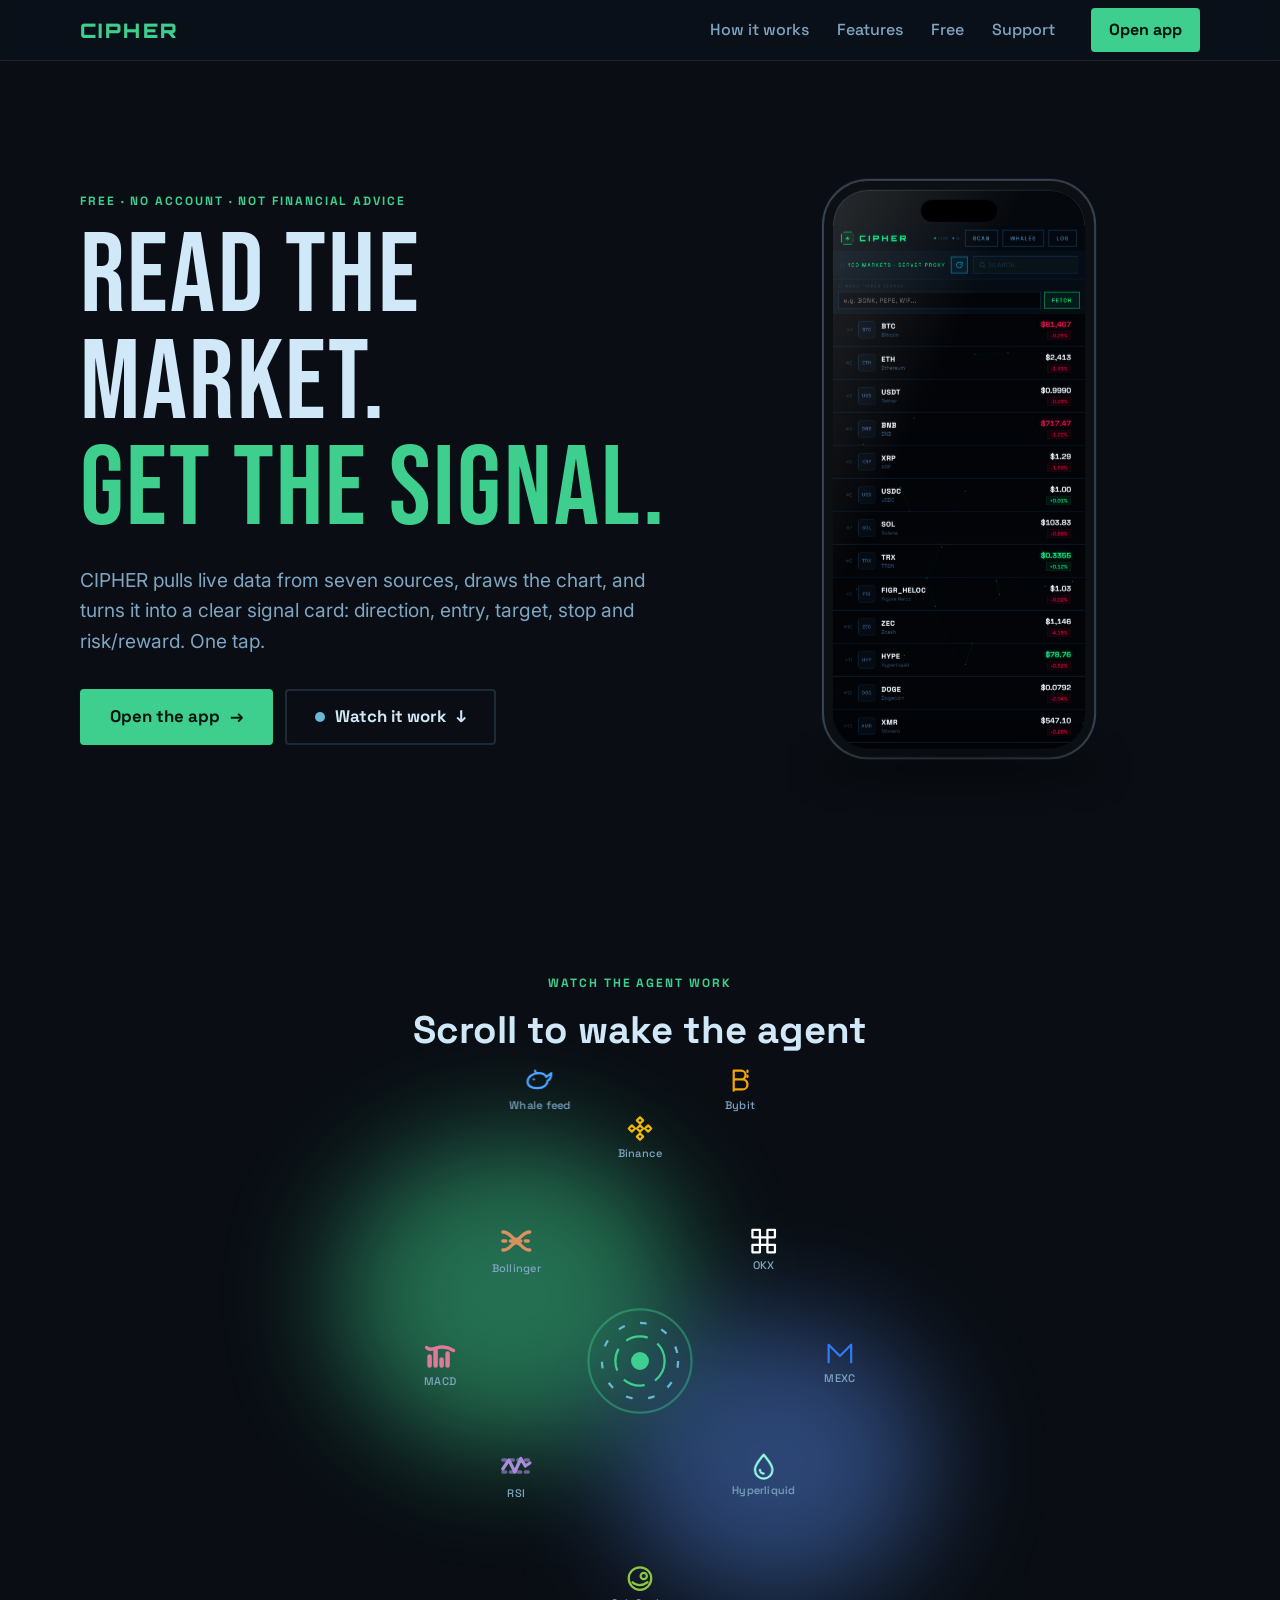
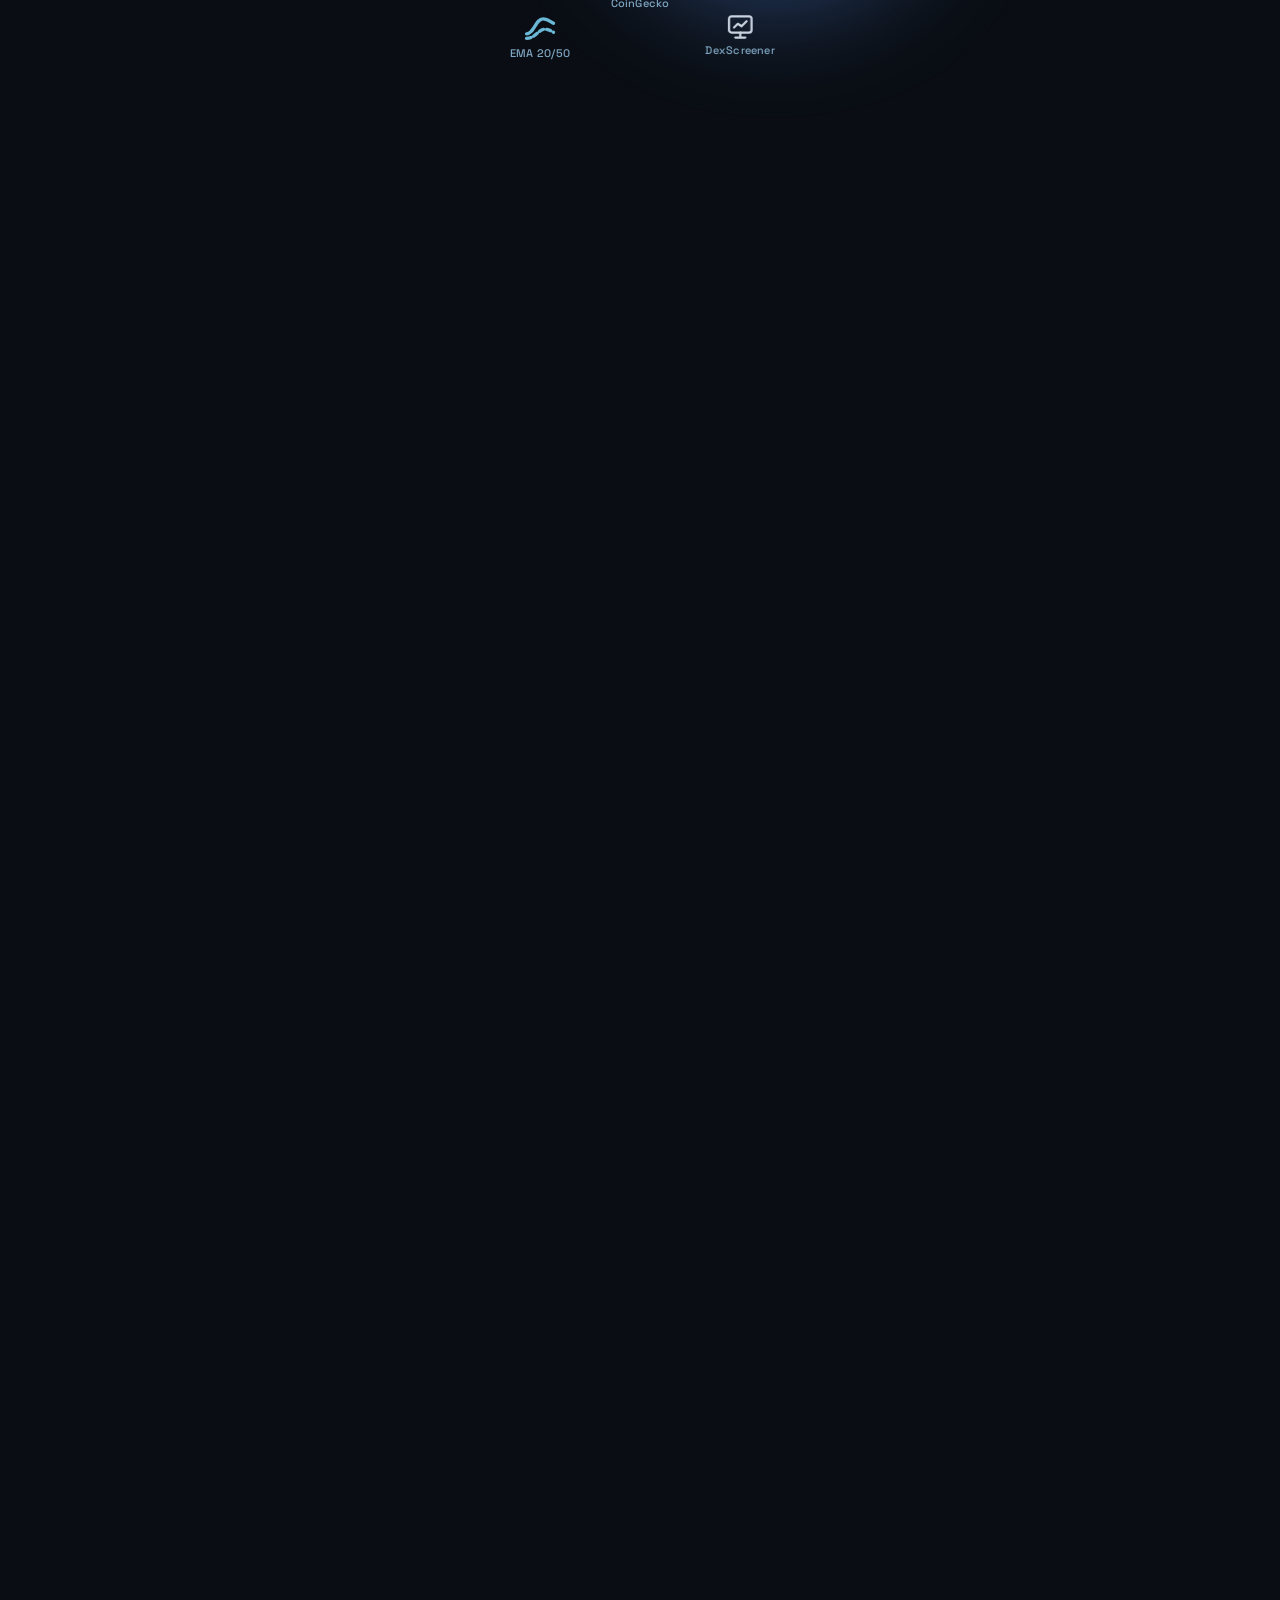
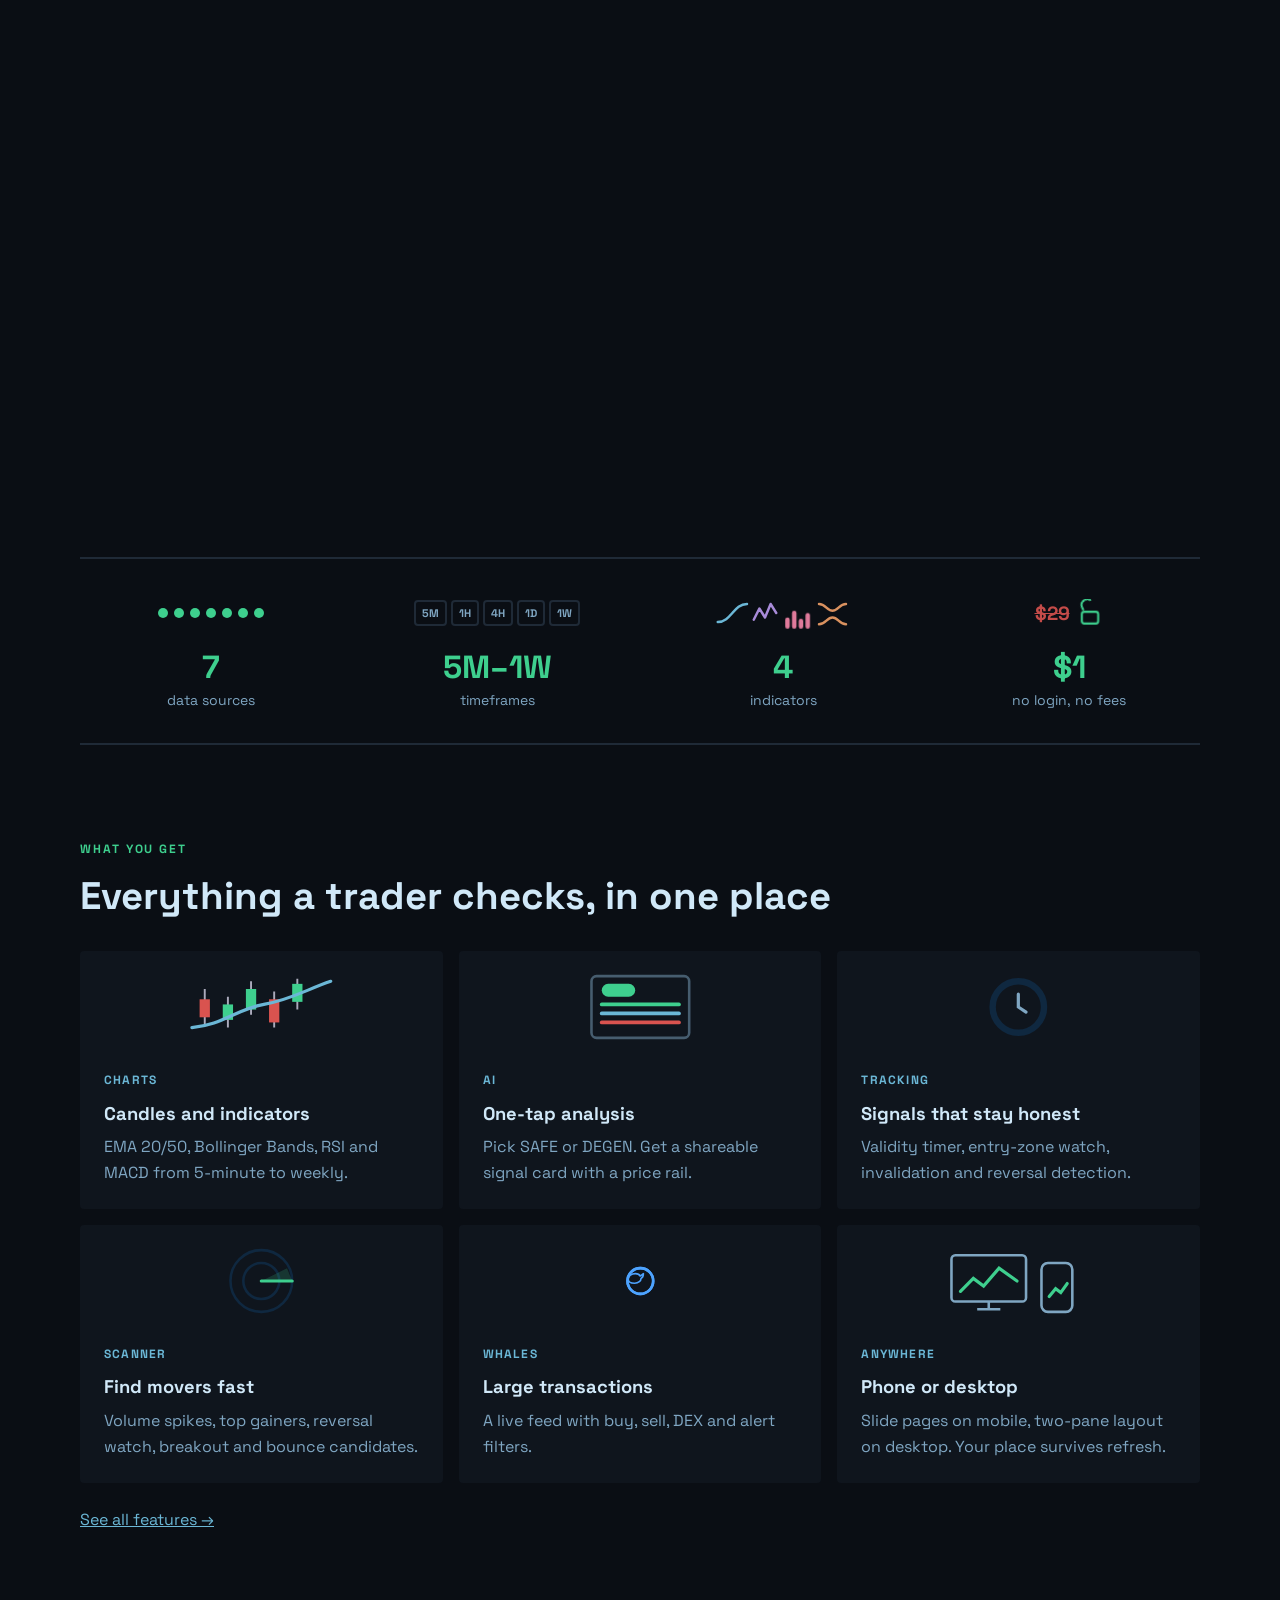
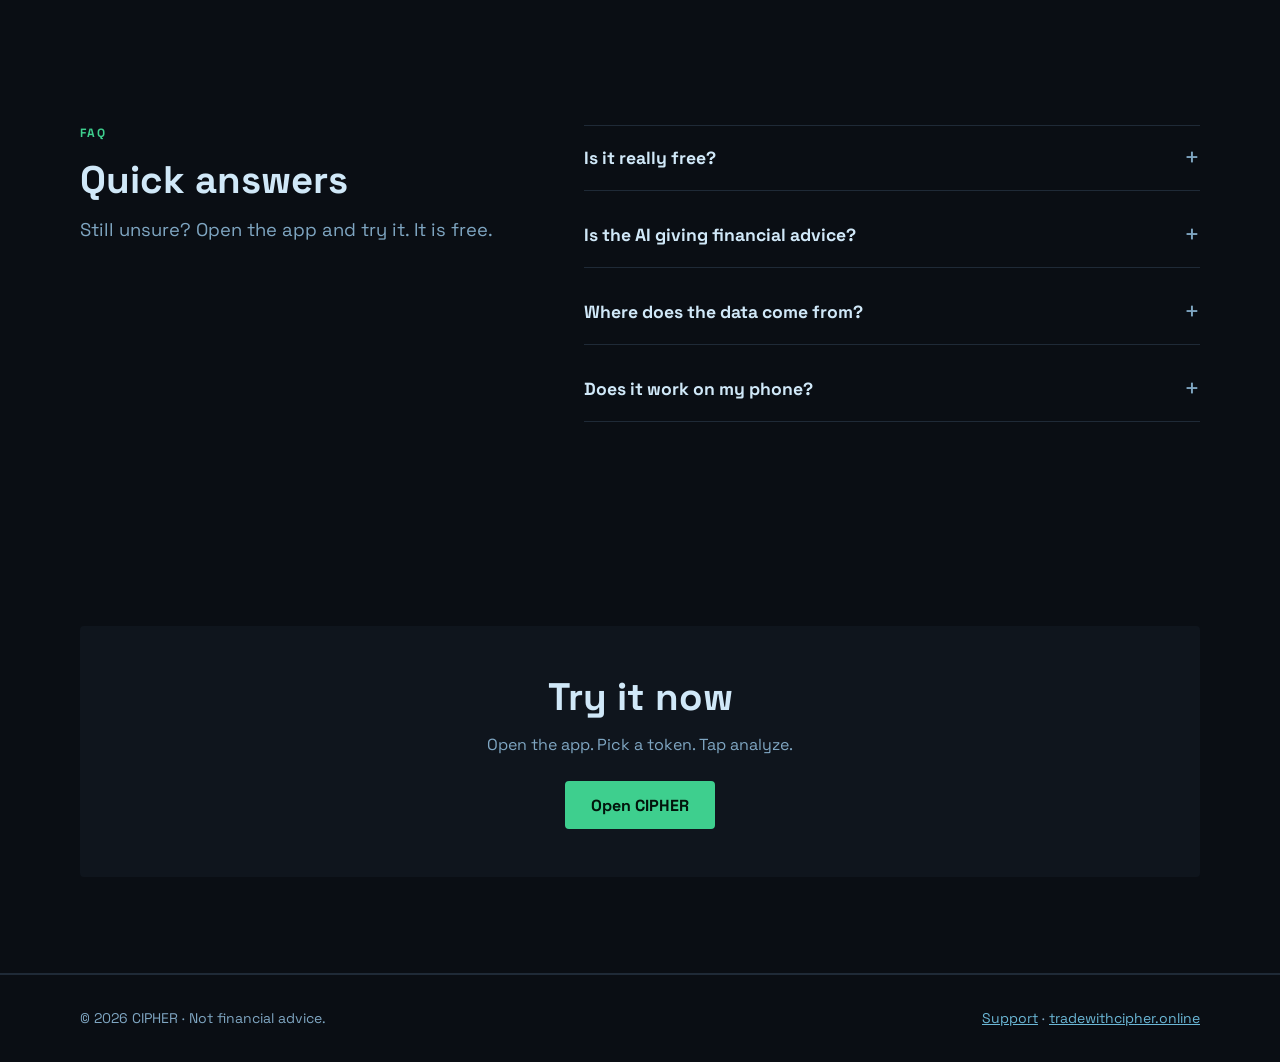
==== index.html @ d2df494f "CIPHER marketing site" ====
<!doctype html><html lang="en"><head><meta charset="utf-8"><meta name="viewport" content="width=device-width,initial-scale=1"><title>CIPHER: free AI crypto trade analysis</title><meta name="description" content="AI-powered crypto technical analysis. Live charts, one-tap signal cards with entry, target and stop. Free, no account."><meta property="og:title" content="CIPHER: free AI crypto trade analysis"><meta property="og:description" content="AI-powered crypto technical analysis. Live charts, one-tap signal cards with entry, target and stop. Free, no account."><link rel="icon" href="favicon.svg"><link rel="stylesheet" href="style.css"></head><body><header><div class="wrap"><a class="logo" href="index.html">CIPHER</a><nav aria-label="Main"><a href="how-it-works.html">How it works</a><a href="features.html">Features</a><a href="roadmap.html">Free</a><a href="support.html">Support</a></nav><a class="btn hbtn" href="https://tradewithcipher.online">Open app</a></div></header><main>
<section class="hero"><div class="wrap">
<div><span class="eyebrow">Free · No account · Not financial advice</span>
<h1>Read the market.<span>Get the signal.</span></h1>
<p class="lead">CIPHER pulls live data from seven sources, draws the chart, and turns it into a clear signal card: direction, entry, target, stop and risk/reward. One tap.</p>
<div class="row"><a class="btn cta" href="https://tradewithcipher.online">Open the app <b aria-hidden="true">→</b></a><a class="btn ghost watch" href="#agent"><span class="dot" aria-hidden="true"></span>Watch it work <b aria-hidden="true">↓</b></a></div></div>
<div class="phone-stage"><div class="phone"><div class="screen"><img src="app-screen.png" width="500" height="1080" alt="The CIPHER app on a phone, listing the top 100 markets with live prices"><i class="island"></i></div></div><div class="pshadow" aria-hidden="true"></div></div>
</div></section>

<section class="story" id="agent" aria-label="Interactive demo: the CIPHER agent"><div class="story-pin"><div class="wrap">
<span class="eyebrow">Watch the agent work</span><h2 id="st-title">Scroll to wake the agent</h2>
<div class="stage" id="stage"><div class="agent" id="ag" aria-hidden="true"><svg viewBox="0 0 100 100"><circle class="r3" cx="50" cy="50" r="46"/><circle class="r2" cx="50" cy="50" r="34"/><circle class="r1" cx="50" cy="50" r="22"/><circle cx="50" cy="50" r="7" fill="currentColor"/></svg></div>
<button class="btn tap" id="tap" type="button" tabindex="-1">Tap to analyze</button>
<div class="signal result" id="result" aria-live="polite"><div class="top"><b>BTC / USDT · 4H</b><span class="pill">LONG</span></div>
<dl><dt>Entry</dt><dd>64,200</dd><dt>Target</dt><dd style="color:var(--accent)">67,900</dd><dt>Stop</dt><dd style="color:var(--red)">62,700</dd><dt>Risk / reward</dt><dd>1 : 2.5</dd></dl>
<div class="rail" aria-hidden="true"><i data-l="Target" id="r-t" style="color:var(--accent);background:var(--accent)"></i><i data-l="Entry" id="r-e" style="color:var(--accent2);background:var(--accent2)"></i><i data-l="Stop" id="r-s" style="color:var(--red);background:var(--red)"></i></div>
<p style="font-size:12px;color:var(--text2)">Illustrative example, not a live signal. <button class="link" id="replay" type="button">Replay</button></p></div></div>

</div></div></section>
<div class="wrap"><div class="stats reveal">
<div class="stat"><div class="viz dots" aria-hidden="true"><i style="--i:0"></i><i style="--i:1"></i><i style="--i:2"></i><i style="--i:3"></i><i style="--i:4"></i><i style="--i:5"></i><i style="--i:6"></i></div><b data-to="7">7</b><span>data sources</span></div>
<div class="stat"><div class="viz tf" aria-hidden="true"><em style="--i:0">5M</em><em style="--i:1">1H</em><em style="--i:2">4H</em><em style="--i:3">1D</em><em style="--i:4">1W</em></div><b>5M–1W</b><span>timeframes</span></div>
<div class="stat"><div class="viz ind" aria-hidden="true"><svg viewBox="0 0 120 32"><path class="d" style="stroke:#6bb7d6" d="M2 24C14 24 16 8 28 8"/><path class="d" style="stroke:#a88bd9" d="M34 22l5-10 5 8 5-12 5 8"/><g class="bars" style="stroke:#e07a9b"><path d="M64 28v-6M70 28v-12M76 28v-5M82 28v-10"/></g><path class="d" style="stroke:#d9915f" d="M92 8c6 0 7 6 12 6s6-6 12-6M92 26c6 0 7-6 12-6s6 6 12 6"/></svg></div><b data-to="4">4</b><span>indicators</span></div>
<div class="stat"><div class="viz free" aria-hidden="true"><s>$29</s><svg viewBox="0 0 24 24"><path d="M7 11V8a5 5 0 019-2"/><rect x="5" y="11" width="14" height="10" rx="2"/></svg></div><b data-from="29" data-to="0" data-pre="$">$0</b><span>no login, no fees</span></div>
</div></div>
<section><div class="wrap"><span class="eyebrow">What you get</span><h2>Everything a trader checks, in one place</h2>
<div class="grid feat"><div class="card reveal"><div class="fviz charts" aria-hidden="true"><svg viewBox="0 0 120 56"><g class="cn"><path d="M16 14v28M34 20v24M52 8v26M70 16v28M88 6v24" stroke-width="1.5" stroke="#aab"/><rect x="12" y="22" width="8" height="14" fill="#d9534f" style="--i:0"/><rect x="30" y="26" width="8" height="12" fill="#3ecf8e" style="--i:1"/><rect x="48" y="14" width="8" height="16" fill="#3ecf8e" style="--i:2"/><rect x="66" y="22" width="8" height="18" fill="#d9534f" style="--i:3"/><rect x="84" y="10" width="8" height="14" fill="#3ecf8e" style="--i:4"/></g><path class="ln" d="M6 44C30 42 40 30 62 26S96 14 114 8" stroke="#6bb7d6" fill="none" stroke-width="2.5" stroke-linecap="round"/></svg></div><span class="tag">Charts</span><h3>Candles and indicators</h3><p>EMA 20/50, Bollinger Bands, RSI and MACD from 5-minute to weekly.</p></div><div class="card reveal"><div class="fviz ai" aria-hidden="true"><svg viewBox="0 0 120 56"><rect x="22" y="4" width="76" height="48" rx="4" fill="none" stroke="currentColor" stroke-width="2" opacity=".5"/><g class="pl"><rect x="30" y="10" width="26" height="10" rx="5" fill="#3ecf8e"/></g><path class="sl" style="--i:0" d="M30 26h60" stroke="#3ecf8e" stroke-width="3" stroke-linecap="round"/><path class="sl" style="--i:1" d="M30 33h60" stroke="#6bb7d6" stroke-width="3" stroke-linecap="round"/><path class="sl" style="--i:2" d="M30 40h60" stroke="#d9534f" stroke-width="3" stroke-linecap="round"/></svg></div><span class="tag">AI</span><h3>One-tap analysis</h3><p>Pick SAFE or DEGEN. Get a shareable signal card with a price rail.</p></div><div class="card reveal"><div class="fviz tracking" aria-hidden="true"><svg viewBox="0 0 120 56"><circle cx="60" cy="28" r="20" fill="none" stroke="#0f2840" stroke-width="5"/><circle class="ring" cx="60" cy="28" r="20" fill="none" stroke="#d9a441" stroke-width="5" stroke-linecap="round" transform="rotate(-90 60 28)"/><path d="M60 18v10l6 4" fill="none" stroke="currentColor" stroke-width="2.5" stroke-linecap="round"/><circle class="ev" cx="98" cy="14" r="5" fill="#3ecf8e"/><circle class="ev" style="animation-delay:1s" cx="22" cy="42" r="5" fill="#d9534f"/></svg></div><span class="tag">Tracking</span><h3>Signals that stay honest</h3><p>Validity timer, entry-zone watch, invalidation and reversal detection.</p></div><div class="card reveal"><div class="fviz scanner" aria-hidden="true"><svg viewBox="0 0 120 56"><g fill="none" stroke="#0f2840" stroke-width="2"><circle cx="60" cy="28" r="24"/><circle cx="60" cy="28" r="14"/></g><g class="sw"><path d="M60 28L84 28" stroke="#3ecf8e" stroke-width="2.5" stroke-linecap="round"/><path d="M60 28L84 28L80 18z" fill="#3ecf8e" opacity=".18"/></g><circle class="bl" style="--i:0" cx="74" cy="20" r="3" fill="#d9915f"/><circle class="bl" style="--i:1" cx="46" cy="38" r="3" fill="#6bb7d6"/><circle class="bl" style="--i:2" cx="66" cy="42" r="3" fill="#e07a9b"/></svg></div><span class="tag">Scanner</span><h3>Find movers fast</h3><p>Volume spikes, top gainers, reversal watch, breakout and bounce candidates.</p></div><div class="card reveal"><div class="fviz whales" aria-hidden="true"><svg viewBox="0 0 120 56"><circle class="rp" cx="60" cy="28" r="10" fill="none" stroke="#4DA3FF" stroke-width="2"/><circle class="rp" style="animation-delay:.9s" cx="60" cy="28" r="10" fill="none" stroke="#4DA3FF" stroke-width="2"/><g class="wh" fill="none" stroke="#4DA3FF" stroke-width="2" stroke-linecap="round" stroke-linejoin="round" transform="translate(45 14) scale(.62)"><path d="M2 13c0-4 4-7 9-7 3 0 5 1 6 3l4-3c0 3-1 5-3 6 0 3-3 6-8 6-5 0-8-2-8-5z"/></g></svg></div><span class="tag">Whales</span><h3>Large transactions</h3><p>A live feed with buy, sell, DEX and alert filters.</p></div><div class="card reveal"><div class="fviz anywhere" aria-hidden="true"><svg viewBox="0 0 120 56"><rect x="8" y="8" width="58" height="36" rx="3" fill="none" stroke="currentColor" stroke-width="2"/><path d="M28 50h18M37 44v6" stroke="currentColor" stroke-width="2"/><rect x="78" y="14" width="24" height="38" rx="5" fill="none" stroke="currentColor" stroke-width="2"/><path class="px" d="M15 36l10-10 8 6 12-14 14 10" fill="none" stroke="#3ecf8e" stroke-width="2.5" stroke-linecap="round"/><path class="px" style="animation-delay:.3s" d="M84 40l5-6 4 3 5-7" fill="none" stroke="#3ecf8e" stroke-width="2.5" stroke-linecap="round"/></svg></div><span class="tag">Anywhere</span><h3>Phone or desktop</h3><p>Slide pages on mobile, two-pane layout on desktop. Your place survives refresh.</p></div></div><p style="margin-top:24px"><a href="features.html">See all features →</a></p></div></section>
<section class="faq"><div class="wrap"><div><span class="eyebrow">FAQ</span><h2>Quick answers</h2><p class="lead" style="margin:0">Still unsure? Open the app and try it. It is free.</p></div><div class="qs">
<details><summary>Is it really free?</summary><p>Yes. No account, no login, no paywall.</p></details>
<details><summary>Is the AI giving financial advice?</summary><p>No. Signals are AI-generated for education. Trading carries risk. Do your own research.</p></details>
<details><summary>Where does the data come from?</summary><p>CoinGecko, Binance, Bybit, OKX, MEXC, Hyperliquid and DexScreener.</p></details>
<details><summary>Does it work on my phone?</summary><p>Yes. The app is built for both mobile and desktop.</p></details>
</div></div></section>
<section><div class="wrap card" style="text-align:center;padding:48px 24px"><h2>Try it now</h2><p style="color:var(--text2);margin-bottom:24px">Open the app. Pick a token. Tap analyze.</p><a class="btn" href="https://tradewithcipher.online">Open CIPHER</a></div></section></main><footer><div class="wrap"><span>© 2026 CIPHER · Not financial advice.</span><span><a href="support.html">Support</a> · <a href="https://tradewithcipher.online">tradewithcipher.online</a></span></div></footer><script src="app.js"></script></body></html>
---- style.css ----
@import url('https://fonts.googleapis.com/css2?family=Bebas+Neue&family=Inter:wght@400;500&family=Orbitron:wght@700;900&family=Space+Grotesk:wght@400;500;700&display=swap');
:root{--bg:#0a0e14;--bg2:#050c14;--panel:#0f151d;--border:#1f2a37;--text:#d0e8f8;--text2:#7fa6c2;--accent:#3ecf8e;--accent2:#6bb7d6;--red:#d9534f;--gold:#d9a441;--r:4px}
*{box-sizing:border-box;margin:0}
html{scroll-behavior:smooth}
body{background:var(--bg);color:var(--text);font:400 16px/1.6 'Space Grotesk',system-ui,sans-serif;-webkit-font-smoothing:antialiased;overflow-x:hidden}
a{color:var(--accent2)}
:focus-visible{outline:2px solid var(--accent);outline-offset:3px}
.wrap{width:min(1120px,100% - 32px);margin-inline:auto}
.logo{font:900 20px Orbitron,sans-serif;letter-spacing:.12em;color:var(--accent);text-decoration:none}
header{position:sticky;top:0;z-index:10;background:#020408e6;backdrop-filter:blur(8px);border-bottom:2px solid var(--border)}
header .wrap{display:flex;align-items:center;justify-content:space-between;min-height:60px;gap:12px}
nav{display:flex;gap:4px;align-items:center;flex-wrap:wrap}
nav a{color:var(--text2);text-decoration:none;padding:10px 12px;min-height:44px;display:inline-flex;align-items:center;font-weight:500}
nav a:hover,nav a[aria-current]{color:var(--text)}
.btn{display:inline-flex;align-items:center;justify-content:center;min-height:48px;padding:0 24px;background:var(--accent);color:#02140b;font-weight:700;text-decoration:none;border:2px solid var(--accent);border-radius:var(--r);cursor:pointer;transition:transform .2s,box-shadow .2s,background .2s}
.btn:hover{transform:translateY(-2px)}
.btn.ghost{background:transparent;color:var(--text);border-color:var(--border)}
.btn.ghost:hover{border-color:var(--accent2);box-shadow:none}
nav .btn{min-height:44px;padding:0 16px;margin-left:4px}
section{padding:clamp(48px,8vw,96px) 0}
h1{font:700 clamp(2.2rem,6vw,4rem)/1.1 'Space Grotesk';letter-spacing:-.02em}
h2{font:700 clamp(1.6rem,4vw,2.4rem)/1.2 'Space Grotesk';margin-bottom:12px}
h3{font-size:1.15rem;margin-bottom:6px}
.eyebrow{color:var(--accent);font:700 12px 'Space Grotesk';letter-spacing:.16em;text-transform:uppercase;margin-bottom:16px;display:block}
.lead{color:var(--text2);font-size:1.15rem;max-width:56ch;margin:20px 0 32px}
.hero .wrap{display:grid;gap:48px;align-items:center}
@media(min-width:900px){.hero .wrap{grid-template-columns:1.1fr .9fr}}
.row{display:flex;flex-wrap:wrap;gap:12px}
.grid{display:grid;gap:16px;grid-template-columns:repeat(auto-fit,minmax(260px,1fr));margin-top:32px}
.card{background:var(--panel);border:2px solid var(--border);border-radius:var(--r);padding:24px;transition:border-color .2s,transform .2s}
.card:hover{border-color:var(--accent2);transform:translateY(-3px)}
.card p{color:var(--text2)}
.tag{font-size:12px;font-weight:700;color:var(--accent2);letter-spacing:.1em;text-transform:uppercase;display:block;margin-bottom:8px}
.stats{display:grid;grid-template-columns:repeat(auto-fit,minmax(150px,1fr));gap:16px;border-block:2px solid var(--border);padding:32px 0}
.stats b{display:block;font:700 2rem 'Space Grotesk';color:var(--accent)}
.stats span{color:var(--text2);font-size:14px}
/* signal card mock */
.signal{background:var(--panel);border:2px solid var(--border);border-radius:var(--r);padding:20px;max-width:420px;justify-self:center;width:100%}
.signal .top{display:flex;justify-content:space-between;align-items:center;margin-bottom:16px}
.pill{background:#3ecf8e1f;color:var(--accent);padding:4px 12px;border:2px solid var(--accent);border-radius:99px;font-weight:700;font-size:13px}
.signal dl{display:grid;grid-template-columns:1fr auto;gap:10px 16px}
.signal dt{color:var(--text2)}
.signal dd{font-weight:700;text-align:right}
.rail{position:relative;height:120px;margin:20px 0 4px;border-left:2px solid var(--border)}
.rail i{position:absolute;left:0;right:0;height:2px;display:block}
.rail i::after{content:attr(data-l);position:absolute;right:0;top:-18px;font:700 12px 'Space Grotesk';font-style:normal}
details{border:2px solid var(--border);border-radius:var(--r);padding:0 20px;margin-bottom:12px;background:var(--panel)}
summary{cursor:pointer;min-height:56px;display:flex;align-items:center;font-weight:700}
details p{color:var(--text2);padding-bottom:20px}
.steps{counter-reset:s;display:grid;gap:16px;margin-top:32px}
.steps .card{display:grid;gap:4px;padding-left:24px}
.steps .card::before{counter-increment:s;content:"0" counter(s);font:700 14px 'Space Grotesk';color:var(--accent)}
.note{border-left:4px solid var(--gold);padding:12px 16px;color:var(--text2);background:#d9a4410f;margin-top:32px}
footer{border-top:2px solid var(--border);padding:32px 0;color:var(--text2);font-size:14px}
footer .wrap{display:flex;flex-wrap:wrap;gap:16px;justify-content:space-between}
.reveal{opacity:0;transform:translateY(20px);transition:opacity .6s,transform .6s}
.reveal.in{opacity:1;transform:none}
@media(prefers-reduced-motion:reduce){*{transition:none!important;scroll-behavior:auto!important}.reveal{opacity:1;transform:none}}
@media(max-width:640px){nav a:not(.btn){padding:10px 8px;font-size:15px}.logo{font-size:17px}}
/* agent story */
.story{height:320vh;padding:0}
.story-pin{position:sticky;top:60px;min-height:calc(100vh - 60px);display:flex;align-items:center;text-align:center}
.story h2{min-height:2.4em}
.stage{position:relative;width:min(560px,100%);height:min(500px,calc(100vw - 32px));min-height:430px;margin:8px auto}
.agent{position:absolute;left:50%;top:50%;width:112px;height:112px;margin:-56px 0 0 -56px;color:var(--accent);transition:opacity .5s,transform .5s}
.agent svg{width:100%;height:100%;fill:none;stroke:currentColor;stroke-width:2}
.agent .r1{animation:spin 6s linear infinite;stroke-dasharray:20 10;transform-origin:50px 50px}
.agent .r2{animation:spin 10s linear infinite reverse;stroke-dasharray:6 14;transform-origin:50px 50px;stroke:var(--accent2)}
.agent .r3{opacity:.4}
@keyframes spin{to{transform:rotate(360deg)}}
.chip{position:absolute;left:50%;top:50%;transform:translate(-50%,-50%);white-space:nowrap;font-size:12px;font-weight:700;padding:6px 10px;border:2px solid var(--border);border-radius:99px;background:var(--panel);color:var(--text2);will-change:transform,opacity}
.chip.ind{color:var(--accent2);border-color:#6bb7d655}
.chip.wh{color:var(--gold);border-color:#d9a44155}
.tap{position:absolute;left:50%;top:calc(50% + 84px);transform:translate(-50%,8px);opacity:0;visibility:hidden;transition:opacity .4s,transform .4s,box-shadow .2s;}
.tap.on{opacity:1;visibility:visible;transform:translate(-50%,0)}
.result{position:absolute;inset:0 0 auto 0;margin:auto;top:50%;transform:translateY(-46%) scale(.94);opacity:0;visibility:hidden;text-align:left;transition:opacity .5s,transform .5s}
.stage.done .result{opacity:1;visibility:visible;transform:translateY(-50%)}
.stage.done .agent{opacity:0;transform:scale(.4)}
.stage.done .chip,.stage.done .tap{opacity:0;visibility:hidden;animation:none}
.rail i{transition:top 1s cubic-bezier(.2,.8,.2,1)}
.link{background:none;border:0;color:var(--accent2);cursor:pointer;font:inherit;text-decoration:underline;padding:8px}
.status{color:var(--text2);font-size:14px;min-height:1.6em}
@media(prefers-reduced-motion:reduce){.agent *{animation:none!important}.tap{animation:none}}
.hero h1{font:400 clamp(3.4rem,10vw,7rem)/.95 'Bebas Neue',Impact,sans-serif;letter-spacing:.02em}
.hero .lead{font:400 1.2rem/1.6 'Inter',system-ui,sans-serif}
.hero h1 span{display:block;color:var(--accent);}
.chip{width:48px;height:48px;padding:0;display:grid;place-items:center;border-radius:50%}
.chip svg{width:24px;height:24px;fill:none;stroke:currentColor;stroke-width:1.8;stroke-linecap:round;stroke-linejoin:round}
@media(min-width:640px){.chip{width:56px;height:56px}.chip svg{width:28px;height:28px}}
.chip{width:auto;height:auto;min-width:64px;border:0;background:none;border-radius:0;display:flex;flex-direction:column;align-items:center;gap:4px}
.chip small{font-size:11px;font-weight:500;line-height:1;color:var(--text2);letter-spacing:.02em}
.chip svg{width:30px;height:30px}
/* hero buttons */
.hero .btn{min-height:56px;padding:0 28px;font-size:1.05rem;gap:10px}
.btn b{font-weight:700;display:inline-block;transition:transform .25s}
.cta{position:relative;overflow:hidden}
.cta:hover b{transform:translateX(5px)}
.watch{position:relative}
.watch .dot{width:10px;height:10px;border-radius:50%;background:var(--accent2)}
.watch b{animation:bob 1.4s ease-in-out infinite}
.watch:hover{background:#6bb7d614;border-color:var(--accent2)}
@keyframes sheen{0%,60%{left:-60%}100%{left:130%}}
@keyframes bob{50%{transform:translateY(4px)}}
@media(prefers-reduced-motion:reduce){.cta::after,.watch .dot,.watch b{animation:none}}
/* stats viz */
.stats{gap:24px}
.stat{display:flex;flex-direction:column;gap:2px}
.viz{height:40px;margin-bottom:10px;display:flex;align-items:center;gap:6px}
.dots i{width:10px;height:10px;border-radius:50%;background:var(--border);display:block}
.in .dots i{animation:lit .5s forwards;animation-delay:calc(var(--i)*.15s + .3s)}
@keyframes lit{to{background:var(--accent)}}
.tf{gap:4px}
.tf em{font:700 11px 'Space Grotesk';font-style:normal;color:var(--text2);border:2px solid var(--border);border-radius:var(--r);padding:4px 6px}
.in .tf em{animation:tf 5s infinite;animation-delay:calc(var(--i)*1s)}
@keyframes tf{0%,20%{color:#02140b;background:var(--accent);border-color:var(--accent)}24%,100%{color:var(--text2);background:none;border-color:var(--border)}}
.ind svg{width:100%;max-width:140px;height:36px;fill:none;stroke-width:2.2;stroke-linecap:round;stroke-linejoin:round}
.ind .d{stroke-dasharray:60;stroke-dashoffset:60}
.in .ind .d{animation:draw 1.4s .3s forwards}
.ind .bars{stroke-width:4;opacity:0;transform-origin:bottom}
.in .ind .bars{animation:fade .6s 1s forwards}
@keyframes draw{to{stroke-dashoffset:0}}
@keyframes fade{to{opacity:1}}
.free s{font:700 1.2rem 'Space Grotesk';color:var(--red);opacity:.9}
.free svg{width:28px;height:28px;fill:none;stroke:var(--accent);stroke-width:1.8;stroke-linecap:round}
.free svg path{transform-origin:7px 11px}
.in .free svg path{animation:unlock .6s 1.4s both}
@keyframes unlock{to{transform:rotate(-25deg) translateY(-2px)}}
@media(prefers-reduced-motion:reduce){.in .dots i{animation:none;background:var(--accent)}.in .tf em{animation:none}.ind .d{stroke-dashoffset:0;animation:none!important}.ind .bars{opacity:1;animation:none!important}.free svg path{animation:none!important}}
.stats{grid-template-columns:repeat(4,1fr)}
.stat{align-items:center;text-align:center}
.viz{justify-content:center;width:100%;height:44px}
@media(max-width:760px){.stats{grid-template-columns:repeat(2,1fr);row-gap:32px}}
/* feature cards */
.feat{grid-template-columns:repeat(3,1fr)}
@media(max-width:900px){.feat{grid-template-columns:repeat(2,1fr)}}
@media(max-width:600px){.feat{grid-template-columns:1fr}}
.fviz{height:84px;margin:-4px 0 16px;border-bottom:2px solid var(--border);padding-bottom:12px;color:var(--text2)}
.fviz svg{width:100%;height:100%}
.fviz *{transform-box:fill-box;transform-origin:center}
.cn rect{transform-origin:center bottom;animation:grow 3.6s infinite backwards;animation-delay:calc(var(--i)*.25s)}
@keyframes grow{0%{transform:scaleY(0)}20%,85%{transform:scaleY(1)}100%{transform:scaleY(0)}}
.ln{stroke-dasharray:150;animation:dash 3.6s infinite}
@keyframes dash{0%{stroke-dashoffset:150}50%,85%{stroke-dashoffset:0}100%{stroke-dashoffset:-150}}
.pl{animation:pop 3s infinite}
@keyframes pop{0%,10%{transform:scale(0)}25%,90%{transform:scale(1)}100%{transform:scale(0)}}
.sl{stroke-dasharray:60;animation:dash2 3s infinite backwards;animation-delay:calc(var(--i)*.25s)}
@keyframes dash2{0%{stroke-dashoffset:60}30%,90%{stroke-dashoffset:0}100%{stroke-dashoffset:60}}
.ring{stroke-dasharray:126;animation:cd 4s linear infinite}
@keyframes cd{from{stroke-dashoffset:0}to{stroke-dashoffset:126}}
.ev{animation:ev 2s infinite;opacity:0}
@keyframes ev{50%{opacity:1;transform:scale(1.4)}}
.sw{transform-origin:60px 28px;transform-box:view-box;animation:spin 3s linear infinite}
.sw *{transform-box:view-box}
.bl{animation:blip2 3s infinite;opacity:0;animation-delay:calc(var(--i)*.9s)}
.rp{animation:rip 1.8s infinite}
@keyframes rip{from{transform:scale(.6);opacity:.9}to{transform:scale(3);opacity:0}}
.wh path{animation:bob 2.4s ease-in-out infinite}
.px{stroke-dasharray:80;animation:dash 3s infinite}
@media(prefers-reduced-motion:reduce){.fviz *{animation:none!important;opacity:1!important}.ln,.px,.sl,.ring{stroke-dasharray:none}}
.card{border:0;background:var(--panel)}
.card:hover{background:#141b25}
.fviz{border-bottom:0}
/* faq */
.faq .wrap{display:grid;gap:32px}
@media(min-width:900px){.faq .wrap{grid-template-columns:1fr 1.4fr;gap:64px}}
.faq details{border:0;border-bottom:1px solid var(--border);border-radius:0;background:none;padding:0}
.faq details:first-child{border-top:1px solid var(--border)}
.faq summary{list-style:none;justify-content:space-between;gap:16px;font-size:1.1rem;min-height:64px}
.faq summary::-webkit-details-marker{display:none}
.faq summary::after{content:"+";font-size:1.6rem;font-weight:400;color:var(--text2);transition:transform .25s}
.faq details[open] summary::after{transform:rotate(45deg);color:var(--accent)}
.faq details p{padding:0 40px 24px 0;max-width:60ch}
/* glass */
header{background:rgba(15,21,29,.45);backdrop-filter:blur(16px) saturate(140%);-webkit-backdrop-filter:blur(16px) saturate(140%);border-bottom:1px solid rgba(255,255,255,.08)}
.stage{isolation:isolate}
.stage::before,.stage::after{content:"";position:absolute;z-index:-1;border-radius:50%;filter:blur(56px);opacity:.5;pointer-events:none}
.stage::before{width:62%;height:62%;left:-4%;top:6%;background:#3ecf8e}
.stage::after{width:56%;height:56%;right:-2%;bottom:2%;background:#4f7fd6}
.result{background:rgba(255,255,255,.07);backdrop-filter:blur(18px) saturate(150%);-webkit-backdrop-filter:blur(18px) saturate(150%);border:1px solid rgba(255,255,255,.18);box-shadow:inset 0 1px 0 rgba(255,255,255,.2),0 16px 40px rgba(0,0,0,.35)}
/* inner pages */
.f8{grid-template-columns:repeat(2,1fr)}
@media(min-width:1000px){.f8{grid-template-columns:repeat(4,1fr)}}
@media(max-width:600px){.f8{grid-template-columns:1fr}}
.mr{animation:hlr 4.5s infinite;animation-delay:calc(var(--i)*1.5s)}
@keyframes hlr{0%,28%{fill:#3ecf8e44}34%,100%{fill:#1f2a37}}
.sh{transform-origin:49px 26px;animation:lock 4s infinite}
@keyframes lock{0%,40%{transform:rotate(0)}50%,90%{transform:rotate(-32deg) translateY(-2px)}100%{transform:rotate(0)}}
.hiw h1{margin-bottom:0}
.bigzero{text-align:center;align-items:center;padding-bottom:16px}
.bigzero b{font:700 clamp(6rem,22vw,12rem)/1 'Space Grotesk';color:var(--accent);letter-spacing:-.04em;display:block}
.bigzero h1{font-size:clamp(1.8rem,5vw,2.6rem);margin-top:8px}
.bigzero .lead{margin:12px auto 0}
.freep h2{margin:48px 0 20px}
.ck{list-style:none;padding:0;display:grid;gap:12px;grid-template-columns:repeat(auto-fit,minmax(280px,1fr))}
.ck li{display:flex;align-items:center;gap:14px;font-weight:500;padding:16px 20px;background:var(--panel);border-radius:var(--r)}
.ck svg{width:22px;height:22px;flex:none;fill:none;stroke:var(--accent);stroke-width:2.6;stroke-linecap:round;stroke-linejoin:round;stroke-dasharray:24;stroke-dashoffset:24}
.ck li.in svg{animation:draw 0.6s .3s forwards}
@media(prefers-reduced-motion:reduce){.ck svg{stroke-dashoffset:0;animation:none!important}.mr,.sh{animation:none}}

/* scroll line timeline */
.tl{list-style:none;padding:0 0 0 56px;margin-top:56px;position:relative;--fill:0px}
.tl::before,.tl::after{content:"";position:absolute;left:15px;top:0;width:2px;border-radius:2px}
.tl::before{bottom:0;background:var(--border)}
.tl::after{height:var(--fill);background:linear-gradient(var(--accent2),var(--accent));box-shadow:0 0 14px rgba(62,207,142,.45)}
.tl li{position:relative;padding:0 0 72px;opacity:.18;transform:translateY(16px);transition:opacity .6s,transform .6s}
.tl li:last-child{padding-bottom:8px}
.tl li::before{content:"";position:absolute;left:-49px;top:14px;width:16px;height:16px;border-radius:50%;background:var(--bg);border:2px solid var(--border);transition:background .4s,border-color .4s,box-shadow .4s}
.tl li.on{opacity:1;transform:none}
.tl li.on::before{background:var(--accent);border-color:var(--accent);box-shadow:0 0 0 6px rgba(62,207,142,.15),0 0 14px rgba(62,207,142,.5)}
.tl .n{display:block;font:700 13px 'Space Grotesk';letter-spacing:.16em;color:var(--accent);margin-bottom:8px}
.tl h3{font-size:clamp(1.5rem,4vw,2.1rem);margin-bottom:10px}
.tl p{color:var(--text2);max-width:52ch;font-size:1.1rem}
@media(prefers-reduced-motion:reduce){.tl li{opacity:1;transform:none;transition:none}}
.tl li{display:grid;grid-template-columns:1fr 112px;column-gap:32px;align-items:center}
.tl li>:not(.dep){grid-column:1}
.tl .dep{grid-column:2;grid-row:1/4;width:112px;height:112px;opacity:0;transform:scale(.8);transition:opacity .6s .2s,transform .6s .2s}
.tl li.on .dep{opacity:1;transform:none}
@media(max-width:600px){.tl li{grid-template-columns:1fr}.tl .dep{grid-column:1;grid-row:auto;margin-top:16px;width:88px;height:88px}}
@media(prefers-reduced-motion:reduce){.tl .dep{opacity:1;transform:none;transition:none}}

.nfa{display:flex;gap:16px;align-items:center;margin-top:48px;padding:18px 0;border-block:1px solid var(--border)}
.nfa .badge{flex:none;font:700 12px 'Space Grotesk';letter-spacing:.14em;color:#d9a441;border:1.5px solid #d9a441;border-radius:4px;padding:6px 10px}
.nfa p{color:var(--text2);font-size:.95rem;margin:0}
.nfa b{color:var(--text);font-weight:700}
/* features page */
.fp h1{margin-bottom:0}
.frow{display:grid;gap:32px;align-items:center;padding:56px 0;border-top:1px solid var(--border)}
.fp .lead+.frow{margin-top:48px}
@media(min-width:860px){.frow{grid-template-columns:1fr 1fr;gap:72px}.frow:nth-of-type(even) .mock{order:-1}}
.fn{display:block;font:700 12px 'Space Grotesk';letter-spacing:.16em;text-transform:uppercase;color:var(--accent);margin-bottom:12px}
.frow h2{font-size:clamp(1.6rem,4vw,2.3rem);margin-bottom:10px}
.frow p{color:var(--text2);font-size:1.1rem;max-width:46ch}
.frow ul{list-style:none;padding:0;margin:20px 0 0;display:grid;gap:10px}
.frow .ftxt li{position:relative;padding-left:26px}
.frow .ftxt li::before{content:"";position:absolute;left:2px;top:.5em;width:10px;height:6px;border-left:2px solid var(--accent);border-bottom:2px solid var(--accent);transform:rotate(-45deg)}
.mock{background:var(--panel);border-radius:10px;padding:24px;display:grid;gap:12px;box-shadow:inset 0 0 0 1px var(--border)}
.frow .cap{font-size:12px;color:var(--text2);margin:0;max-width:none}
.up{color:#3ecf8e}.dn{color:#d9534f}
.mq{background:#0a0e14;border-radius:6px;padding:12px 14px;color:var(--text2);font-size:14px}
.mrow{display:grid;grid-template-columns:70px 1fr auto;gap:12px;align-items:center;padding:10px 4px;border-bottom:1px solid var(--border)}
.mrow i{height:2px;background:linear-gradient(90deg,var(--border),transparent)}
.mrow span{font-weight:700}
.ch,.dv{width:100%;height:auto}
.seg{display:flex;gap:6px;flex-wrap:wrap}
.seg span{font:700 12px 'Space Grotesk';padding:7px 12px;border-radius:99px;background:#1f2a37;color:var(--text2)}
.seg .on{background:var(--accent);color:#06150d}
.sg{background:#0a0e14;border-radius:8px;padding:18px}
.sg>div{display:flex;justify-content:space-between;align-items:center;margin-bottom:12px}
.sg dl{display:grid;grid-template-columns:1fr auto;gap:8px 16px}
.sg dt{color:var(--text2)}.sg dd{font-weight:700;text-align:right}
.sg .pill{font-style:normal;background:rgba(62,207,142,.14);color:var(--accent);border:0;padding:4px 12px;border-radius:99px;font-weight:700;font-size:13px}
.vt{display:flex;justify-content:space-between;align-items:baseline}.vt b{font-size:1.8rem}
.bar{height:8px;background:#1f2a37;border-radius:99px;overflow:hidden}.bar i{display:block;height:100%;background:#d9a441;border-radius:99px}
.st{list-style:none;padding:0;margin:0;display:grid;gap:8px}
.st li{padding:12px 14px;background:#0a0e14;border-radius:6px;color:var(--text2)}
.st li.ok{color:var(--text);box-shadow:inset 3px 0 0 var(--accent)}
.chips{display:flex;flex-wrap:wrap;gap:8px}
.chips span{padding:9px 14px;border-radius:99px;background:#1f2a37;font-size:14px;font-weight:500}
.wr{display:flex;justify-content:space-between;padding:14px;background:#0a0e14;border-radius:6px;box-shadow:inset 3px 0 0 var(--border)}
.wr.up{box-shadow:inset 3px 0 0 #3ecf8e}.wr.dn{box-shadow:inset 3px 0 0 #d9534f}.wr.al{box-shadow:inset 3px 0 0 #d9a441}
.wr i{font-style:normal;font-weight:700}
/* 3D phone */
.phone-stage{position:relative;display:grid;place-items:center;perspective:1400px;padding:24px 0}
.phone{position:relative;width:min(270px,64vw);aspect-ratio:9/19.2;transform-style:preserve-3d;animation:sway 9s ease-in-out infinite}
.phone::before,.phone::after{content:"";position:absolute;inset:0;border-radius:44px}
.phone::before{background:#1a212b;transform:translateZ(-9px)}
.phone::after{background:#10151c;transform:translateZ(-4px)}
.screen{position:absolute;inset:0;z-index:2;border-radius:44px;overflow:hidden;background:#000;border:9px solid #0c1015;box-shadow:0 0 0 2px #3a4452,inset 0 0 0 1px #1c242e;transform:translateZ(1px)}
.screen img{width:100%;height:104%;object-fit:cover;object-position:top;display:block}
.screen::after{content:"";position:absolute;inset:0;background:linear-gradient(115deg,rgba(255,255,255,.14) 0,rgba(255,255,255,0) 38%);pointer-events:none}
.island{position:absolute;top:10px;left:50%;width:30%;height:22px;margin-left:-15%;border-radius:99px;background:#000;z-index:3}
.pshadow{position:absolute;bottom:0;width:60%;height:26px;border-radius:50%;background:rgba(0,0,0,.55);filter:blur(16px)}
@keyframes sway{0%,100%{transform:rotateY(-24deg) rotateX(5deg)}50%{transform:rotateY(24deg) rotateX(5deg)}}
@media(prefers-reduced-motion:reduce){.phone{animation:none;transform:rotateY(-14deg) rotateX(4deg)}}
.screen{padding-top:36px;background:#05080c}
.screen img{width:100%;height:auto;object-fit:initial}
/* header layout */
header nav{margin-left:auto}
.hbtn{min-height:44px;padding:0 16px;margin-left:12px}
@media(max-width:640px){
header .wrap{flex-wrap:wrap;row-gap:0;padding-top:4px}
.hbtn{order:2;margin-left:auto;min-height:40px}
header nav{order:3;width:100%;margin:0 -8px}
header nav a:not(.btn){min-height:40px}
.story-pin{top:96px}
.stage::before,.stage::after{opacity:.32}
.phone-stage{padding:8px 0 0}
}
/* support page */
.sup h1{margin-bottom:0}
.contact{display:grid;gap:16px;grid-template-columns:repeat(auto-fit,minmax(280px,1fr));margin-top:8px}
.cc{display:flex;flex-direction:column;gap:6px;padding:28px;background:var(--panel);border-radius:10px;text-decoration:none;color:var(--text);box-shadow:inset 0 0 0 1px var(--border);transition:background .2s,box-shadow .2s}
.cc:hover{background:#141b25;box-shadow:inset 0 0 0 1px var(--accent)}
.cc svg{width:30px;height:30px;fill:none;stroke:var(--accent);stroke-width:1.8;stroke-linecap:round;stroke-linejoin:round;margin-bottom:10px}
.cc .cl{font:700 12px 'Space Grotesk';letter-spacing:.16em;text-transform:uppercase;color:var(--text2)}
.cc b{font-size:1.2rem;word-break:break-all}
.cc .go{margin-top:10px;color:var(--accent);font-weight:700}
.inc{margin-top:48px;max-width:640px}
.inc h3{font-size:1.2rem;margin-bottom:12px}
.inc ul{list-style:none;padding:0;display:grid;gap:8px;color:var(--text2)}
.inc li{padding-left:22px;position:relative}
.inc li::before{content:"";position:absolute;left:2px;top:.62em;width:8px;height:8px;border-radius:50%;background:var(--accent)}
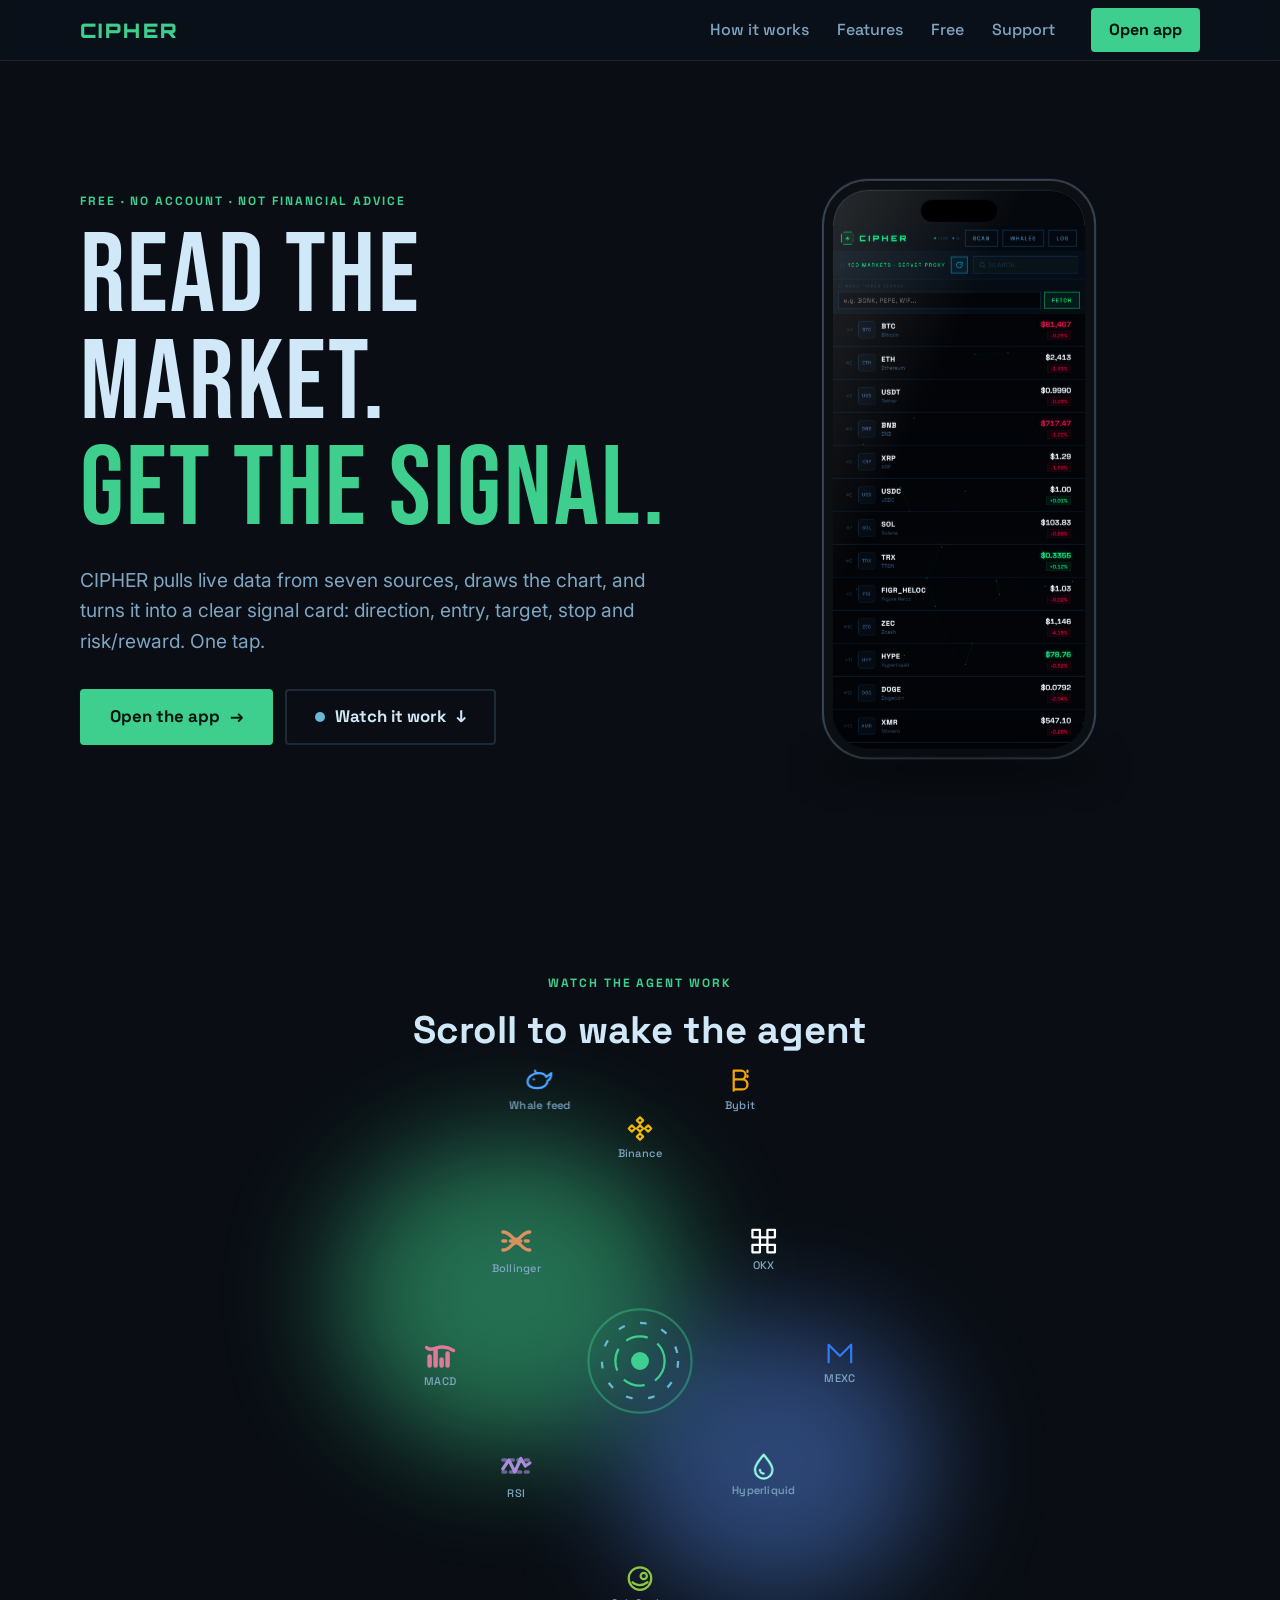
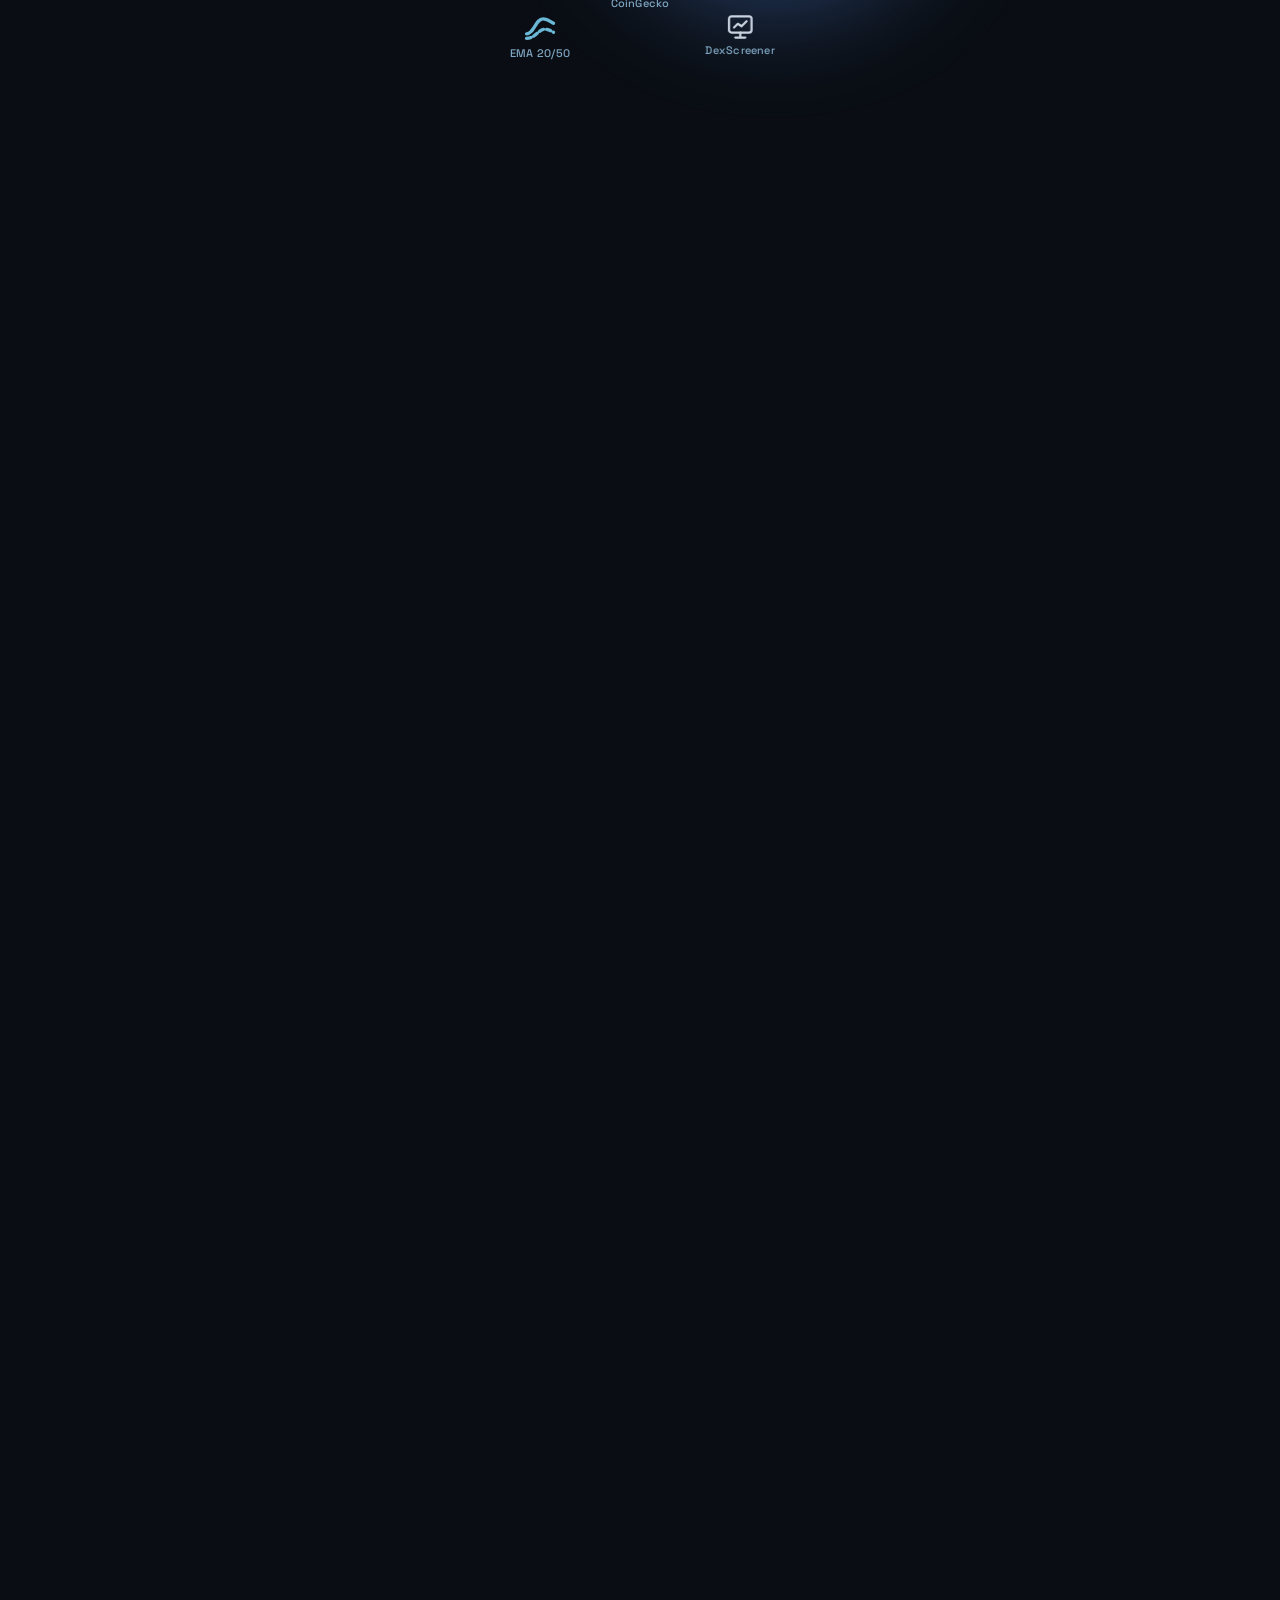
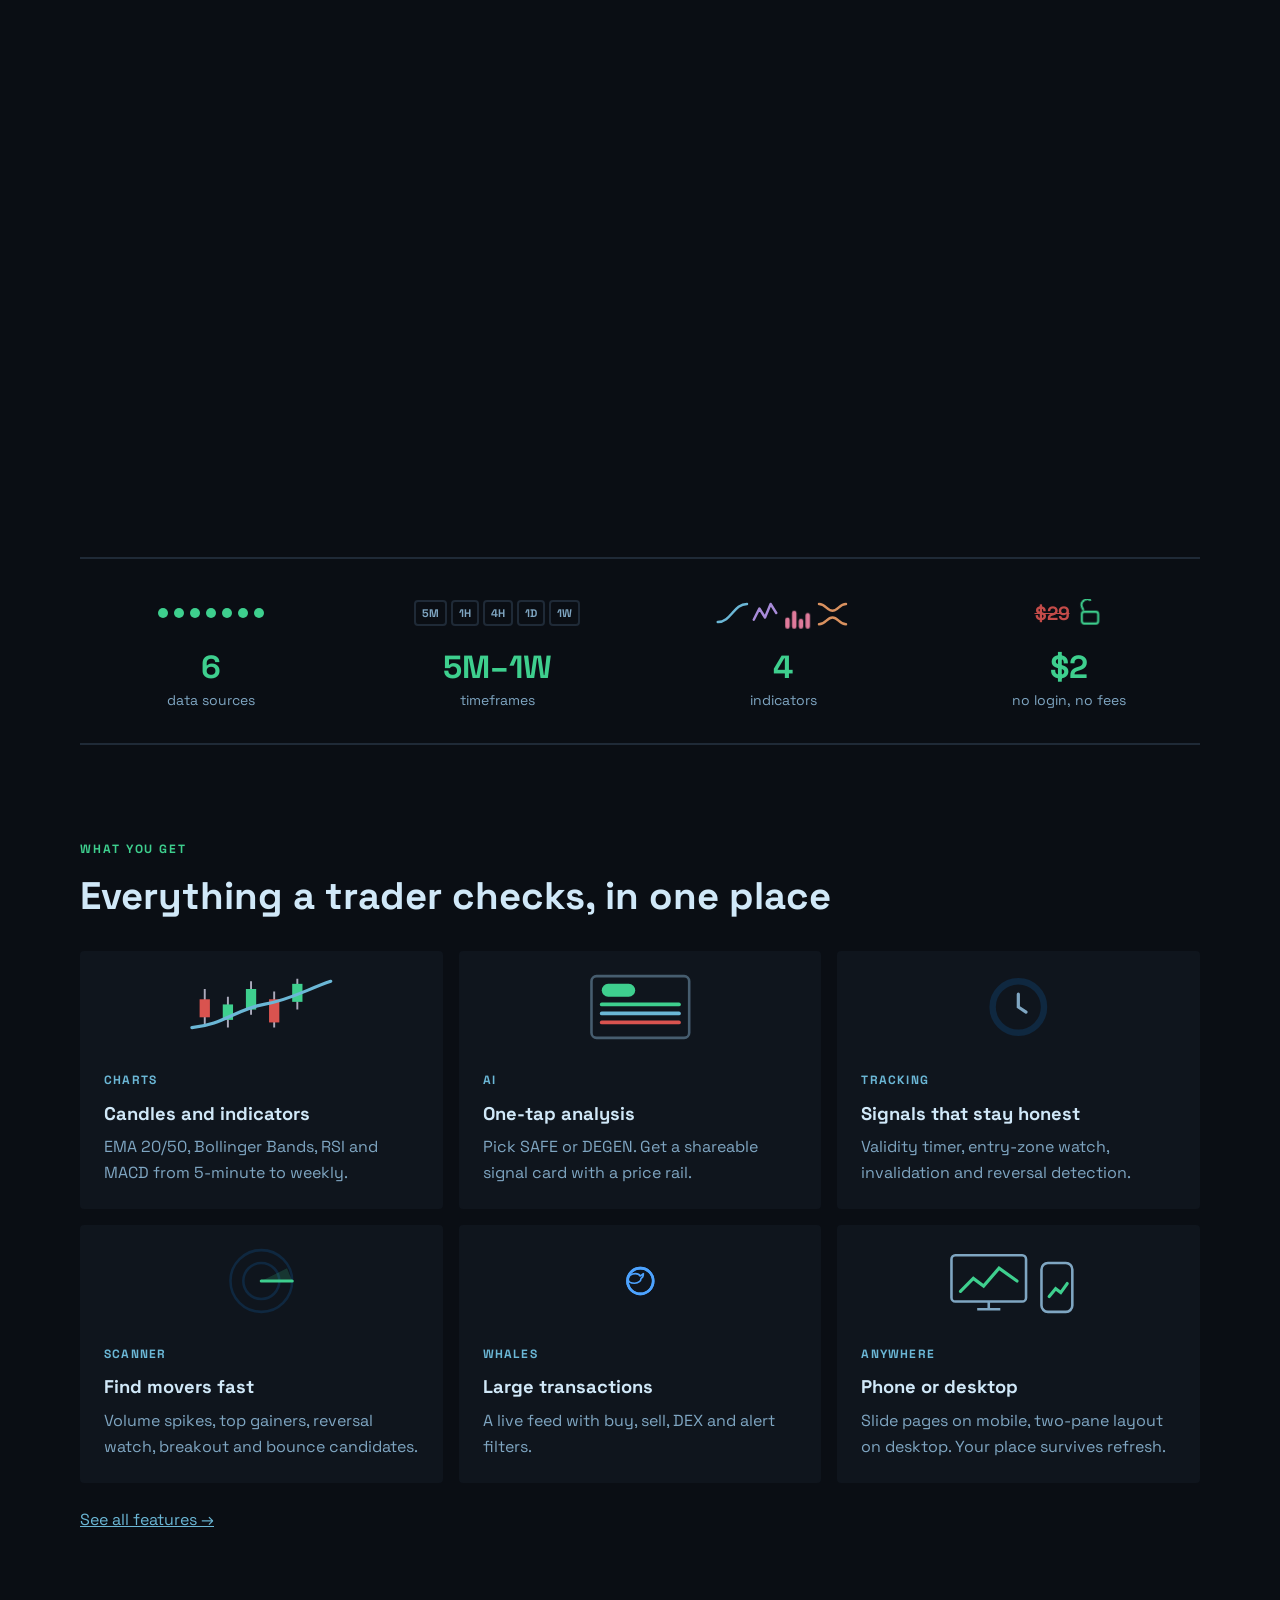
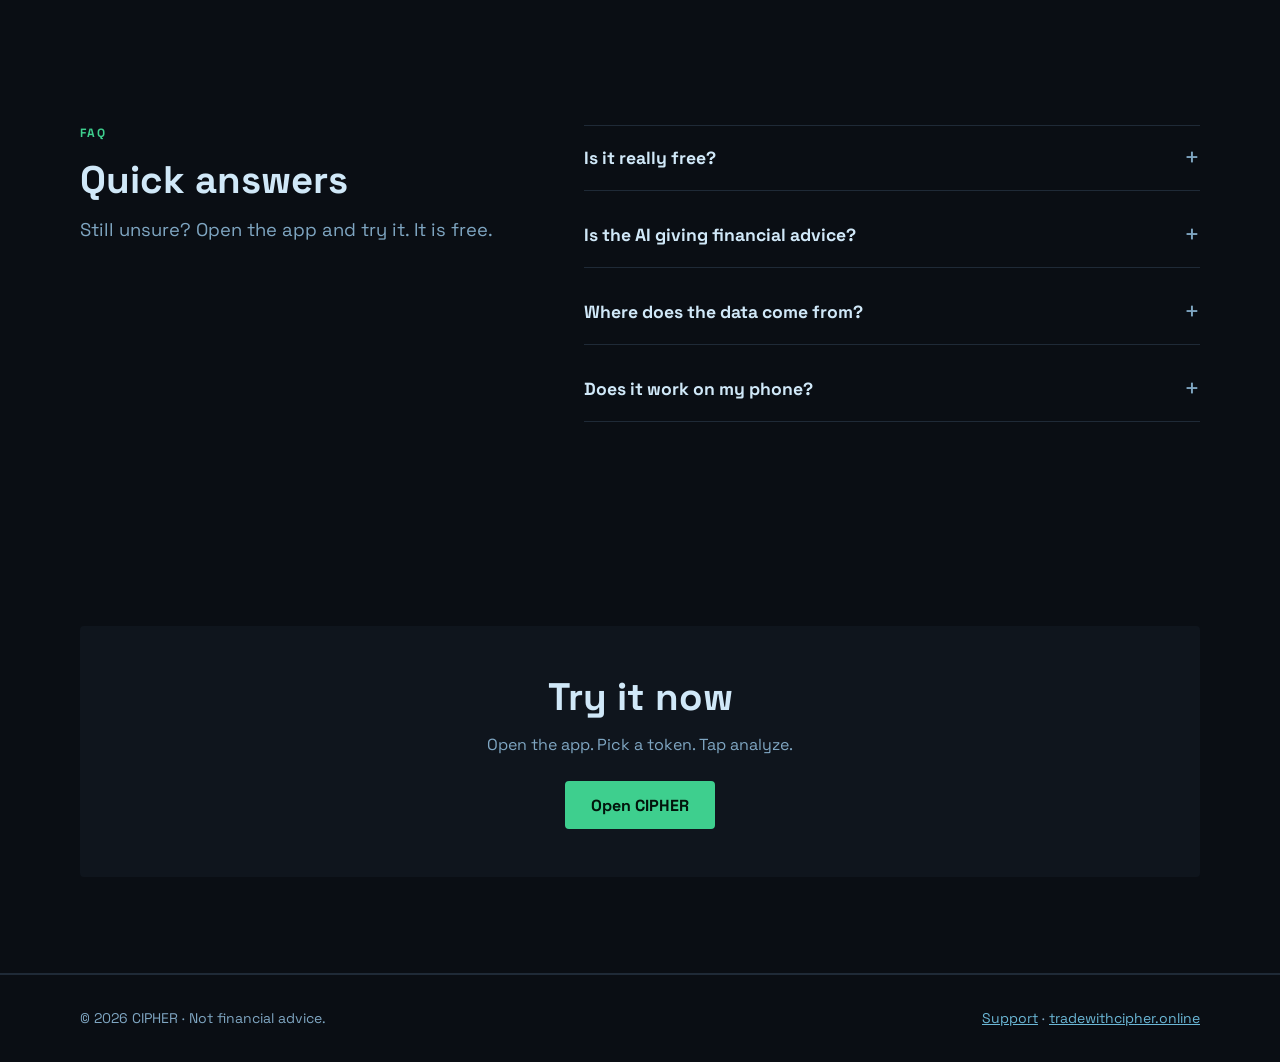
==== commit 8a384df3: "Load fonts via head link with display=block to avoid fallback flash" ====
--- a/index.html
+++ b/index.html
@@ -1,4 +1,4 @@
-<!doctype html><html lang="en"><head><meta charset="utf-8"><meta name="viewport" content="width=device-width,initial-scale=1"><title>CIPHER: free AI crypto trade analysis</title><meta name="description" content="AI-powered crypto technical analysis. Live charts, one-tap signal cards with entry, target and stop. Free, no account."><meta property="og:title" content="CIPHER: free AI crypto trade analysis"><meta property="og:description" content="AI-powered crypto technical analysis. Live charts, one-tap signal cards with entry, target and stop. Free, no account."><link rel="icon" href="favicon.svg"><link rel="stylesheet" href="style.css"></head><body><header><div class="wrap"><a class="logo" href="index.html">CIPHER</a><nav aria-label="Main"><a href="how-it-works.html">How it works</a><a href="features.html">Features</a><a href="roadmap.html">Free</a><a href="support.html">Support</a></nav><a class="btn hbtn" href="https://tradewithcipher.online">Open app</a></div></header><main>
+<!doctype html><html lang="en"><head><meta charset="utf-8"><meta name="viewport" content="width=device-width,initial-scale=1"><title>CIPHER: free AI crypto trade analysis</title><meta name="description" content="AI-powered crypto technical analysis. Live charts, one-tap signal cards with entry, target and stop. Free, no account."><meta property="og:title" content="CIPHER: free AI crypto trade analysis"><meta property="og:description" content="AI-powered crypto technical analysis. Live charts, one-tap signal cards with entry, target and stop. Free, no account."><link rel="icon" href="favicon.svg"><link rel="preconnect" href="https://fonts.googleapis.com"><link rel="preconnect" href="https://fonts.gstatic.com" crossorigin><link rel="stylesheet" href="https://fonts.googleapis.com/css2?family=Bebas+Neue&family=Inter:wght@400;500&family=Orbitron:wght@700;900&family=Space+Grotesk:wght@400;500;700&display=block"><link rel="stylesheet" href="style.css"></head><body><header><div class="wrap"><a class="logo" href="index.html">CIPHER</a><nav aria-label="Main"><a href="how-it-works.html">How it works</a><a href="features.html">Features</a><a href="roadmap.html">Free</a><a href="support.html">Support</a></nav><a class="btn hbtn" href="https://tradewithcipher.online">Open app</a></div></header><main>
 <section class="hero"><div class="wrap">
 <div><span class="eyebrow">Free · No account · Not financial advice</span>
 <h1>Read the market.<span>Get the signal.</span></h1>
--- a/style.css
+++ b/style.css
@@ -1,4 +1,3 @@
-@import url('https://fonts.googleapis.com/css2?family=Bebas+Neue&family=Inter:wght@400;500&family=Orbitron:wght@700;900&family=Space+Grotesk:wght@400;500;700&display=swap');
 :root{--bg:#0a0e14;--bg2:#050c14;--panel:#0f151d;--border:#1f2a37;--text:#d0e8f8;--text2:#7fa6c2;--accent:#3ecf8e;--accent2:#6bb7d6;--red:#d9534f;--gold:#d9a441;--r:4px}
 *{box-sizing:border-box;margin:0}
 html{scroll-behavior:smooth}
